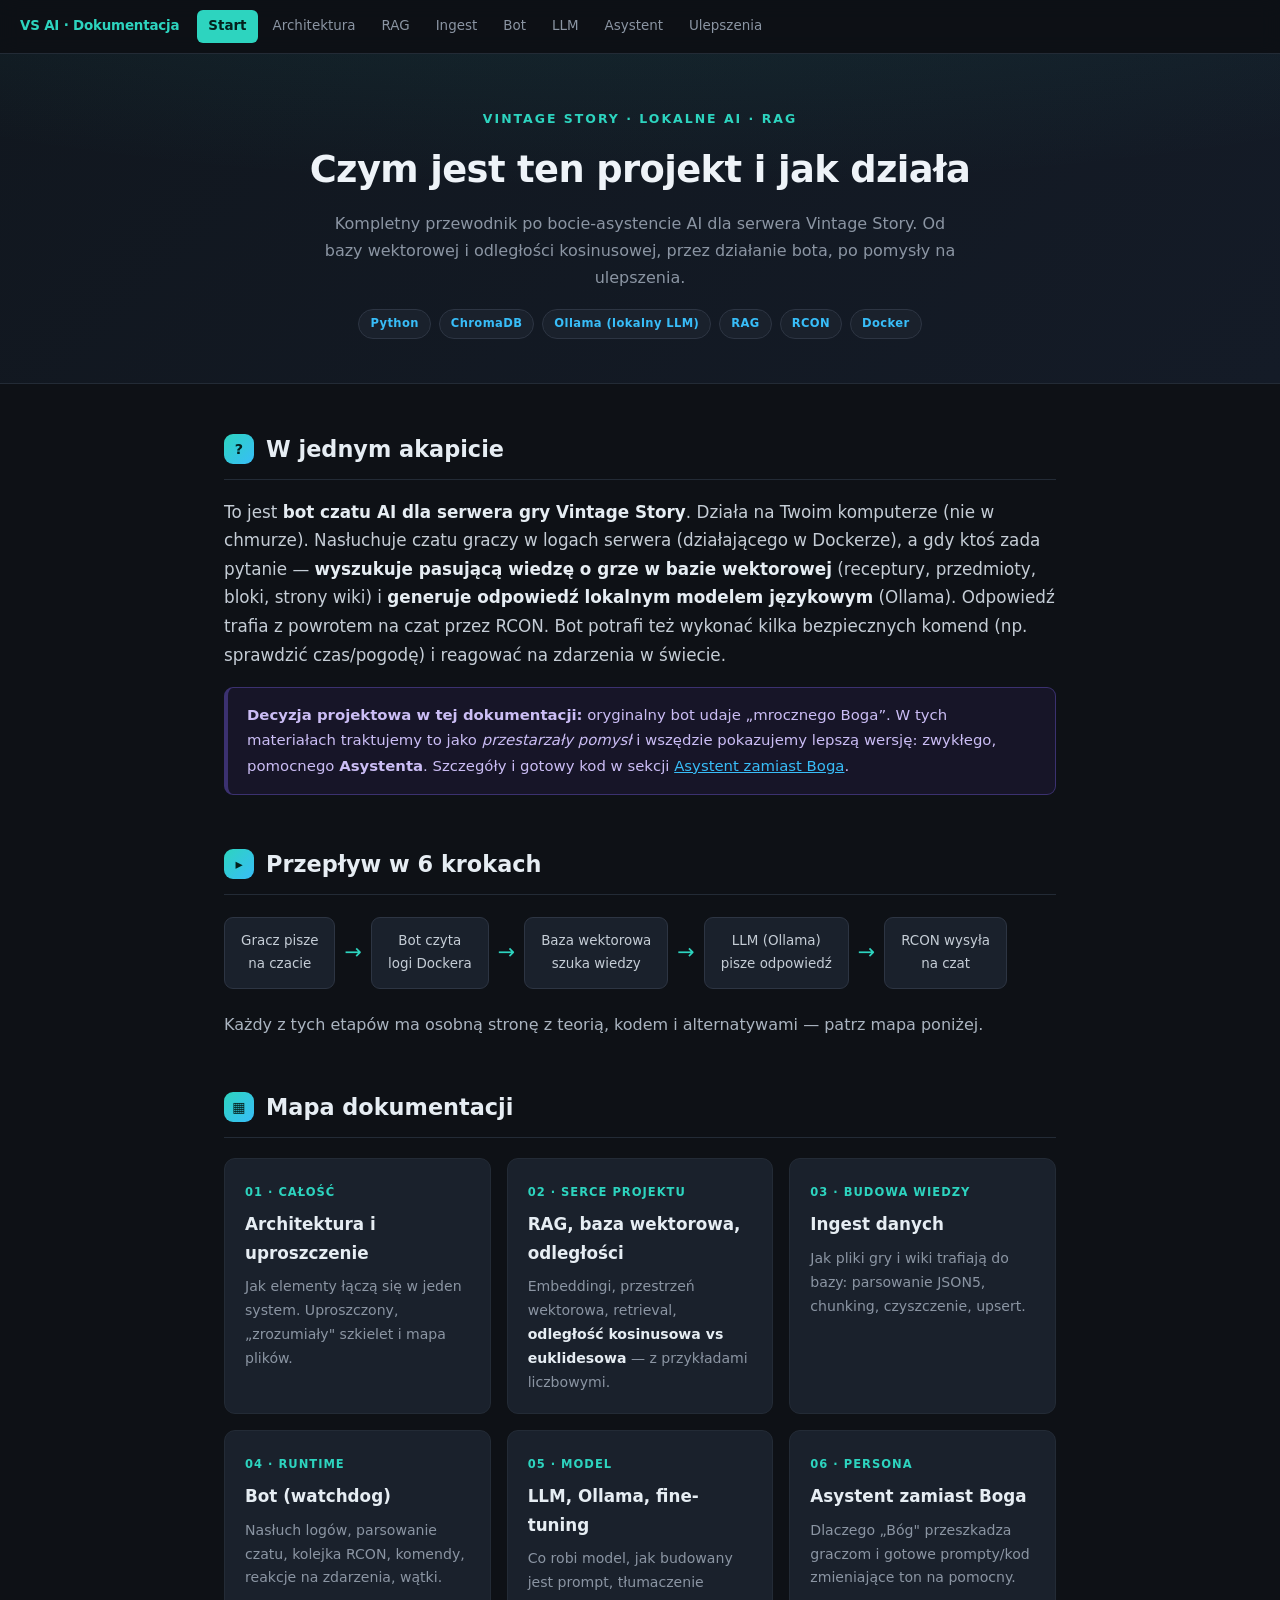
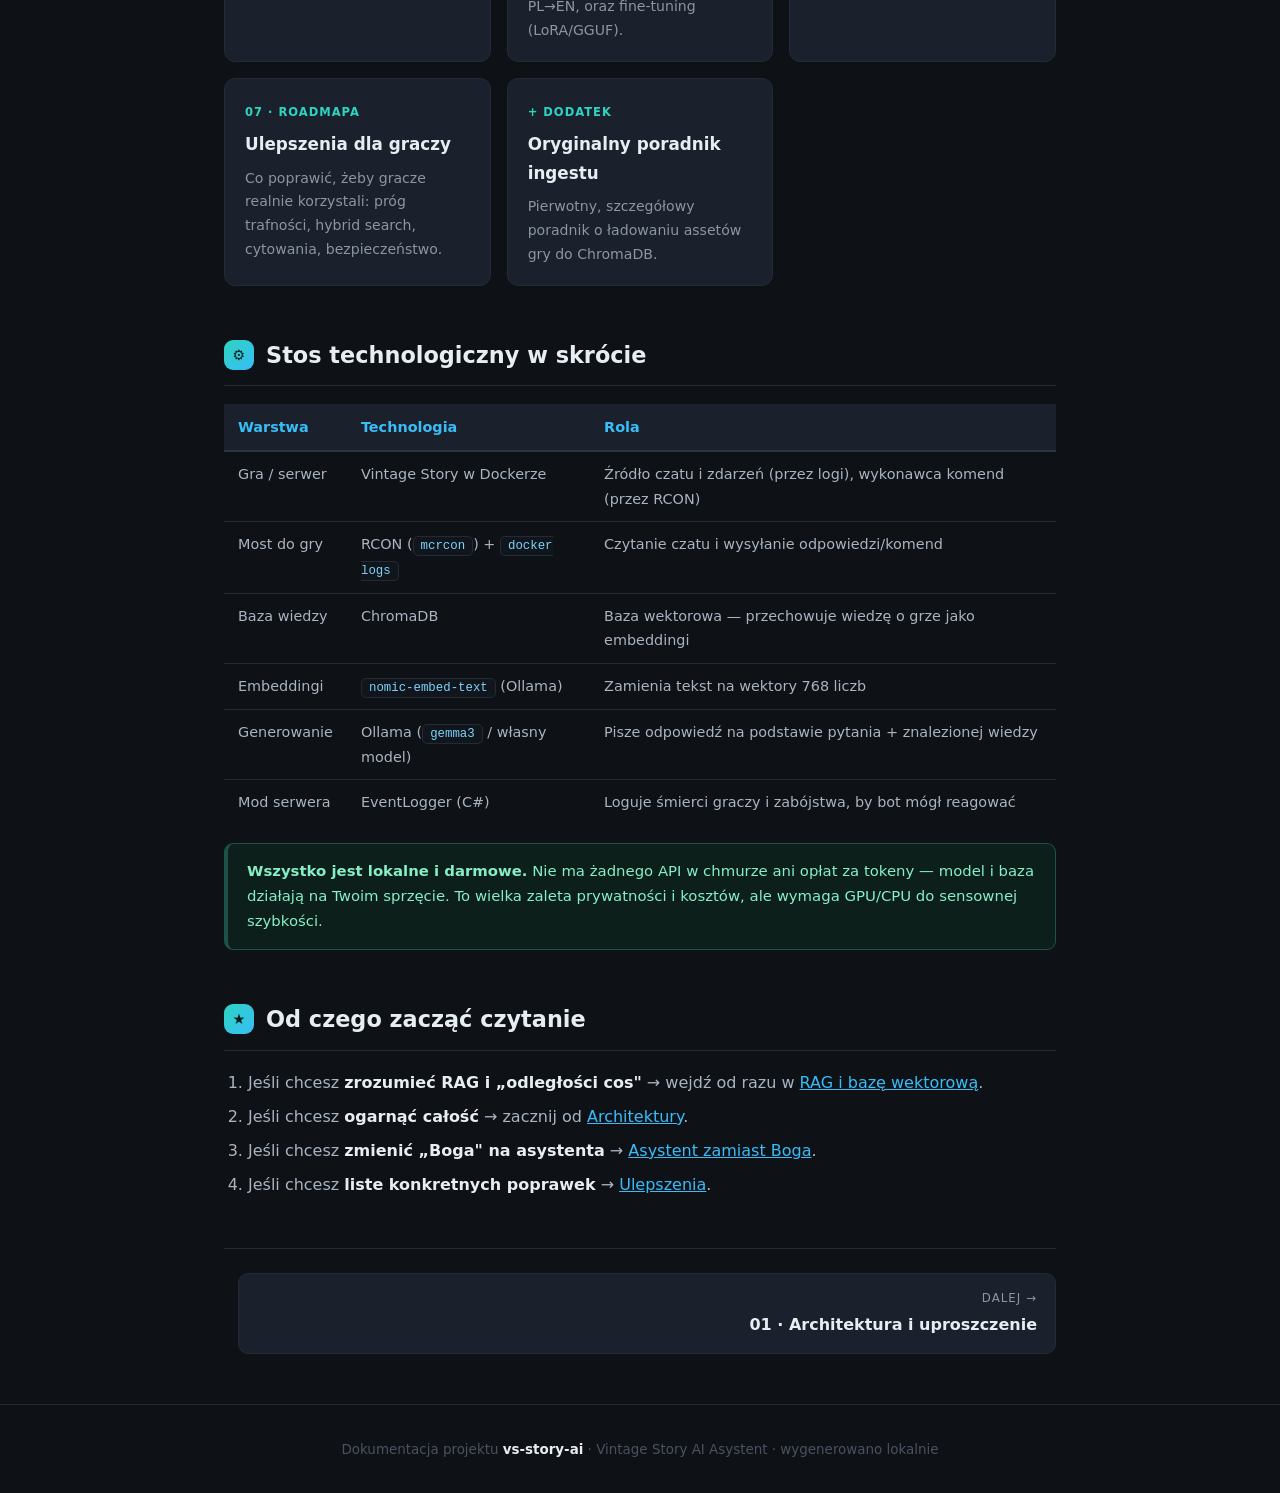
==== docs/index.html @ c2ecf318 "Add RAG relevance threshold, assistant persona, and docs - watchdog.py: add tunable RAG distance thr" ====
<!DOCTYPE html>
<html lang="pl">
<head>
<meta charset="UTF-8">
<meta name="viewport" content="width=device-width, initial-scale=1.0">
<title>Dokumentacja · VS AI Asystent</title>
<link rel="stylesheet" href="assets/style.css">
</head>
<body>

<nav class="topnav">
    <span class="brand">VS AI · Dokumentacja</span>
    <a href="index.html" class="active">Start</a>
    <a href="01-architektura.html">Architektura</a>
    <a href="02-rag.html">RAG</a>
    <a href="03-ingest.html">Ingest</a>
    <a href="04-bot.html">Bot</a>
    <a href="05-llm.html">LLM</a>
    <a href="06-asystent.html">Asystent</a>
    <a href="07-ulepszenia.html">Ulepszenia</a>
</nav>

<header class="page">
    <div class="eyebrow">Vintage Story · Lokalne AI · RAG</div>
    <h1>Czym jest ten projekt i jak działa</h1>
    <p class="sub">Kompletny przewodnik po bocie-asystencie AI dla serwera Vintage Story.
    Od bazy wektorowej i odległości kosinusowej, przez działanie bota, po pomysły na ulepszenia.</p>
    <div class="badges">
        <span class="badge">Python</span>
        <span class="badge">ChromaDB</span>
        <span class="badge">Ollama (lokalny LLM)</span>
        <span class="badge">RAG</span>
        <span class="badge">RCON</span>
        <span class="badge">Docker</span>
    </div>
</header>

<main>

    <section>
        <h2><span class="num">?</span> W jednym akapicie</h2>
        <p class="lead">
            To jest <strong>bot czatu AI dla serwera gry Vintage Story</strong>. Działa na Twoim komputerze (nie w chmurze).
            Nasłuchuje czatu graczy w logach serwera (działającego w Dockerze), a gdy ktoś zada pytanie —
            <strong>wyszukuje pasującą wiedzę o grze w bazie wektorowej</strong> (receptury, przedmioty, bloki, strony wiki)
            i <strong>generuje odpowiedź lokalnym modelem językowym</strong> (Ollama). Odpowiedź trafia z powrotem na czat przez RCON.
            Bot potrafi też wykonać kilka bezpiecznych komend (np. sprawdzić czas/pogodę) i reagować na zdarzenia w świecie.
        </p>

        <div class="box note">
            <strong>Decyzja projektowa w tej dokumentacji:</strong> oryginalny bot udaje „mrocznego Boga”.
            W tych materiałach traktujemy to jako <em>przestarzały pomysł</em> i wszędzie pokazujemy lepszą wersję:
            zwykłego, pomocnego <strong>Asystenta</strong>. Szczegóły i gotowy kod w sekcji
            <a href="06-asystent.html">Asystent zamiast Boga</a>.
        </div>
    </section>

    <section>
        <h2><span class="num">▸</span> Przepływ w 6 krokach</h2>
        <div class="flow">
            <div class="flow-step">Gracz pisze<br>na czacie</div>
            <div class="flow-arrow">→</div>
            <div class="flow-step">Bot czyta<br>logi Dockera</div>
            <div class="flow-arrow">→</div>
            <div class="flow-step">Baza wektorowa<br>szuka wiedzy</div>
            <div class="flow-arrow">→</div>
            <div class="flow-step">LLM (Ollama)<br>pisze odpowiedź</div>
            <div class="flow-arrow">→</div>
            <div class="flow-step">RCON wysyła<br>na czat</div>
        </div>
        <p>Każdy z tych etapów ma osobną stronę z teorią, kodem i alternatywami — patrz mapa poniżej.</p>
    </section>

    <section>
        <h2><span class="num">▦</span> Mapa dokumentacji</h2>
        <div class="grid cols-2">
            <a class="card" href="01-architektura.html">
                <span class="k">01 · Całość</span>
                <h3>Architektura i uproszczenie</h3>
                <p>Jak elementy łączą się w jeden system. Uproszczony, „zrozumiały" szkielet i mapa plików.</p>
            </a>
            <a class="card" href="02-rag.html">
                <span class="k">02 · Serce projektu</span>
                <h3>RAG, baza wektorowa, odległości</h3>
                <p>Embeddingi, przestrzeń wektorowa, retrieval, <strong>odległość kosinusowa vs euklidesowa</strong> — z przykładami liczbowymi.</p>
            </a>
            <a class="card" href="03-ingest.html">
                <span class="k">03 · Budowa wiedzy</span>
                <h3>Ingest danych</h3>
                <p>Jak pliki gry i wiki trafiają do bazy: parsowanie JSON5, chunking, czyszczenie, upsert.</p>
            </a>
            <a class="card" href="04-bot.html">
                <span class="k">04 · Runtime</span>
                <h3>Bot (watchdog)</h3>
                <p>Nasłuch logów, parsowanie czatu, kolejka RCON, komendy, reakcje na zdarzenia, wątki.</p>
            </a>
            <a class="card" href="05-llm.html">
                <span class="k">05 · Model</span>
                <h3>LLM, Ollama, fine-tuning</h3>
                <p>Co robi model, jak budowany jest prompt, tłumaczenie PL→EN, oraz fine-tuning (LoRA/GGUF).</p>
            </a>
            <a class="card" href="06-asystent.html">
                <span class="k">06 · Persona</span>
                <h3>Asystent zamiast Boga</h3>
                <p>Dlaczego „Bóg" przeszkadza graczom i gotowe prompty/kod zmieniające ton na pomocny.</p>
            </a>
            <a class="card" href="07-ulepszenia.html">
                <span class="k">07 · Roadmapa</span>
                <h3>Ulepszenia dla graczy</h3>
                <p>Co poprawić, żeby gracze realnie korzystali: próg trafności, hybrid search, cytowania, bezpieczeństwo.</p>
            </a>
            <a class="card" href="poradnik.html">
                <span class="k">+ Dodatek</span>
                <h3>Oryginalny poradnik ingestu</h3>
                <p>Pierwotny, szczegółowy poradnik o ładowaniu assetów gry do ChromaDB.</p>
            </a>
        </div>
    </section>

    <section>
        <h2><span class="num">⚙</span> Stos technologiczny w skrócie</h2>
        <table>
            <thead><tr><th>Warstwa</th><th>Technologia</th><th>Rola</th></tr></thead>
            <tbody>
                <tr><td>Gra / serwer</td><td>Vintage Story w Dockerze</td><td>Źródło czatu i zdarzeń (przez logi), wykonawca komend (przez RCON)</td></tr>
                <tr><td>Most do gry</td><td>RCON (<code>mcrcon</code>) + <code>docker logs</code></td><td>Czytanie czatu i wysyłanie odpowiedzi/komend</td></tr>
                <tr><td>Baza wiedzy</td><td>ChromaDB</td><td>Baza wektorowa — przechowuje wiedzę o grze jako embeddingi</td></tr>
                <tr><td>Embeddingi</td><td><code>nomic-embed-text</code> (Ollama)</td><td>Zamienia tekst na wektory 768 liczb</td></tr>
                <tr><td>Generowanie</td><td>Ollama (<code>gemma3</code> / własny model)</td><td>Pisze odpowiedź na podstawie pytania + znalezionej wiedzy</td></tr>
                <tr><td>Mod serwera</td><td>EventLogger (C#)</td><td>Loguje śmierci graczy i zabójstwa, by bot mógł reagować</td></tr>
            </tbody>
        </table>
        <div class="box tip">
            <strong>Wszystko jest lokalne i darmowe.</strong> Nie ma żadnego API w chmurze ani opłat za tokeny —
            model i baza działają na Twoim sprzęcie. To wielka zaleta prywatności i kosztów, ale wymaga GPU/CPU do sensownej szybkości.
        </div>
    </section>

    <section>
        <h2><span class="num">★</span> Od czego zacząć czytanie</h2>
        <ol>
            <li>Jeśli chcesz <strong>zrozumieć RAG i „odległości cos"</strong> → wejdź od razu w <a href="02-rag.html">RAG i bazę wektorową</a>.</li>
            <li>Jeśli chcesz <strong>ogarnąć całość</strong> → zacznij od <a href="01-architektura.html">Architektury</a>.</li>
            <li>Jeśli chcesz <strong>zmienić „Boga" na asystenta</strong> → <a href="06-asystent.html">Asystent zamiast Boga</a>.</li>
            <li>Jeśli chcesz <strong>liste konkretnych poprawek</strong> → <a href="07-ulepszenia.html">Ulepszenia</a>.</li>
        </ol>
    </section>

    <div class="pager">
        <span></span>
        <a class="next" href="01-architektura.html">
            <div class="dir">Dalej →</div>
            <div class="ttl">01 · Architektura i uproszczenie</div>
        </a>
    </div>

</main>

<footer class="page">
    Dokumentacja projektu <strong>vs-story-ai</strong> · Vintage Story AI Asystent · wygenerowano lokalnie
</footer>

</body>
</html>
---- docs/assets/style.css ----
/* ============================================================
   Wspólny styl dokumentacji vs-story-ai
   Motyw: ciemny, neutralny (asystent, nie "mroczny bóg")
   Akcent: teal / błękit zamiast purpury
   ============================================================ */

:root {
    --bg:        #0e1116;
    --bg-soft:   #161b22;
    --bg-card:   #1a212c;
    --bg-code:   #11161d;
    --border:    #232b36;
    --border-2:  #2d3543;
    --text:      #c5cdd6;
    --text-dim:  #8b95a3;
    --text-soft: #aab4c0;
    --accent:    #2dd4bf;   /* teal */
    --accent-2:  #38bdf8;   /* sky  */
    --accent-3:  #a78bfa;   /* fiolet (akcent pomocniczy) */
    --green:     #34d399;
    --amber:     #fbbf24;
    --red:       #f87171;
    --mono: 'Cascadia Code', 'JetBrains Mono', 'Fira Code', 'Consolas', monospace;
}

* { box-sizing: border-box; margin: 0; padding: 0; }

html { scroll-behavior: smooth; scroll-padding-top: 80px; }

body {
    font-family: 'Segoe UI', system-ui, -apple-system, sans-serif;
    background: var(--bg);
    color: var(--text);
    line-height: 1.7;
    -webkit-font-smoothing: antialiased;
}

/* ---------- Top nav ---------- */
.topnav {
    position: sticky;
    top: 0;
    z-index: 50;
    background: rgba(14, 17, 22, 0.85);
    backdrop-filter: blur(10px);
    border-bottom: 1px solid var(--border);
    display: flex;
    align-items: center;
    gap: 4px;
    padding: 10px 20px;
    flex-wrap: wrap;
    font-size: 0.84rem;
}
.topnav .brand {
    font-weight: 700;
    color: var(--accent);
    margin-right: 14px;
    white-space: nowrap;
    letter-spacing: -0.2px;
}
.topnav a {
    color: var(--text-dim);
    text-decoration: none;
    padding: 5px 11px;
    border-radius: 6px;
    white-space: nowrap;
    transition: background .15s, color .15s;
}
.topnav a:hover { background: var(--bg-card); color: var(--text); }
.topnav a.active { background: var(--accent); color: #04201c; font-weight: 600; }

/* ---------- Header ---------- */
header.page {
    background:
        radial-gradient(1200px 300px at 50% -50%, rgba(45,212,191,.12), transparent),
        linear-gradient(135deg, #11171f 0%, #141b27 100%);
    border-bottom: 1px solid var(--border);
    padding: 54px 24px 44px;
    text-align: center;
}
header.page .eyebrow {
    color: var(--accent);
    font-size: 0.78rem;
    font-weight: 700;
    letter-spacing: 2px;
    text-transform: uppercase;
}
header.page h1 {
    font-size: 2.3rem;
    color: #eef3f8;
    letter-spacing: -0.6px;
    margin: 10px 0 8px;
}
header.page p.sub {
    color: var(--text-dim);
    max-width: 640px;
    margin: 0 auto;
    font-size: 1rem;
}
.badges { margin-top: 18px; display: flex; gap: 8px; justify-content: center; flex-wrap: wrap; }
.badge {
    display: inline-block;
    background: var(--bg-card);
    border: 1px solid var(--border-2);
    color: var(--accent-2);
    font-size: 0.72rem;
    padding: 4px 11px;
    border-radius: 20px;
    font-weight: 600;
    letter-spacing: 0.4px;
}

/* ---------- Layout ---------- */
main {
    max-width: 880px;
    margin: 0 auto;
    padding: 46px 24px 30px;
}

section { margin-bottom: 50px; scroll-margin-top: 80px; }

h2 {
    font-size: 1.4rem;
    color: #e6edf3;
    margin-bottom: 18px;
    padding-bottom: 11px;
    border-bottom: 1px solid var(--border);
    display: flex;
    align-items: center;
    gap: 12px;
}
h2 .num {
    background: linear-gradient(135deg, var(--accent), var(--accent-2));
    color: #04201c;
    width: 30px; height: 30px;
    border-radius: 9px;
    display: inline-flex;
    align-items: center;
    justify-content: center;
    font-size: 0.9rem;
    font-weight: 800;
    flex-shrink: 0;
}
h3 { font-size: 1.08rem; color: var(--accent-2); margin: 26px 0 10px; }
h4 { font-size: 0.96rem; color: var(--accent-3); margin: 18px 0 8px; }

p { margin-bottom: 14px; color: var(--text-soft); }
ul, ol { padding-left: 24px; margin-bottom: 14px; color: var(--text-soft); }
li { margin-bottom: 7px; }
strong { color: #e6edf3; }
a { color: var(--accent-2); }

.lead { font-size: 1.05rem; color: var(--text); }

/* ---------- Code ---------- */
code {
    font-family: var(--mono);
    background: var(--bg-code);
    color: #7dd3fc;
    padding: 2px 7px;
    border-radius: 5px;
    font-size: 0.86em;
    border: 1px solid var(--border);
}
pre {
    background: var(--bg-code);
    border: 1px solid var(--border);
    border-left: 3px solid var(--accent);
    border-radius: 9px;
    padding: 18px 20px;
    overflow-x: auto;
    margin: 16px 0;
    font-size: 0.85rem;
    line-height: 1.65;
}
pre code { background: none; border: none; color: #aeb9c7; padding: 0; font-size: 1em; }
.comment { color: #5d6b7a; font-style: italic; }
.keyword { color: #c792ea; }
.string  { color: #c3e88d; }
.number  { color: #f78c6c; }
.func    { color: #82aaff; }
.builtin { color: #ffcb6b; }

/* ---------- Callout boxes ---------- */
.box { border-radius: 9px; padding: 15px 19px; margin: 18px 0; font-size: 0.93rem; border: 1px solid; border-left-width: 4px; }
.box strong { color: inherit; }
.box.info    { background: #0e1d2b; border-color: #1d4e6b; color: #9fd6f5; }
.box.tip     { background: #0c1f1a; border-color: #1c5247; color: #86efc7; }
.box.warn    { background: #211a0c; border-color: #6b531d; color: #fcd9a0; }
.box.danger  { background: #251215; border-color: #6b2230; color: #f7a8b0; }
.box.note    { background: #171528; border-color: #3b3170; color: #cbbdf5; }

/* ---------- Tables ---------- */
table { width: 100%; border-collapse: collapse; margin: 18px 0; font-size: 0.9rem; }
th {
    background: var(--bg-card);
    color: var(--accent-2);
    padding: 11px 14px;
    text-align: left;
    font-weight: 600;
    border-bottom: 2px solid var(--border-2);
}
td { padding: 10px 14px; border-bottom: 1px solid var(--border); color: var(--text-soft); vertical-align: top; }
tr:last-child td { border-bottom: none; }
tbody tr:hover td { background: var(--bg-soft); }

/* ---------- Cards grid (for index + alternatives) ---------- */
.grid { display: grid; gap: 16px; margin: 20px 0; }
.grid.cols-2 { grid-template-columns: repeat(auto-fit, minmax(260px, 1fr)); }
.grid.cols-3 { grid-template-columns: repeat(auto-fit, minmax(210px, 1fr)); }

.card {
    background: var(--bg-card);
    border: 1px solid var(--border);
    border-radius: 11px;
    padding: 18px 20px;
    transition: border-color .15s, transform .15s;
    text-decoration: none;
    display: block;
    color: inherit;
}
a.card:hover { border-color: var(--accent); transform: translateY(-2px); }
.card .k { font-size: 0.72rem; color: var(--accent); font-weight: 700; letter-spacing: 1px; text-transform: uppercase; }
.card h3 { margin: 6px 0 8px; color: #e6edf3; font-size: 1.05rem; }
.card p { font-size: 0.88rem; color: var(--text-dim); margin: 0; }

/* ---------- Flow diagram ---------- */
.flow { display: flex; align-items: stretch; gap: 0; flex-wrap: wrap; margin: 22px 0; }
.flow-step {
    background: var(--bg-card);
    border: 1px solid var(--border-2);
    border-radius: 9px;
    padding: 12px 16px;
    font-size: 0.84rem;
    color: var(--text);
    text-align: center;
    min-width: 110px;
    display: flex; align-items: center; justify-content: center;
}
.flow-arrow { color: var(--accent); font-size: 1.3rem; padding: 0 9px; display: flex; align-items: center; }

/* ---------- Comparison: before / after ---------- */
.cmp { display: grid; grid-template-columns: 1fr 1fr; gap: 14px; margin: 18px 0; }
.cmp > div { border-radius: 9px; padding: 16px 18px; border: 1px solid; }
.cmp .before { background: #1c1517; border-color: #5a2730; }
.cmp .after  { background: #101e19; border-color: #1c5247; }
.cmp h4 { margin: 0 0 8px; }
.cmp .before h4 { color: var(--red); }
.cmp .after h4 { color: var(--green); }

/* ---------- Pills / tags ---------- */
.pill { display:inline-block; background: var(--bg-code); border:1px solid var(--border); color:#7dd3fc; font-size:.76rem; padding:2px 9px; border-radius:20px; font-family: var(--mono); }
.pill.green { color: var(--green); border-color:#1c5247; }
.pill.amber { color: var(--amber); border-color:#6b531d; }
.pill.red   { color: var(--red);   border-color:#6b2230; }

/* ---------- Prev/Next footer nav ---------- */
.pager { display:flex; justify-content:space-between; gap:14px; margin-top: 40px; border-top:1px solid var(--border); padding-top: 24px; }
.pager a { flex:1; background:var(--bg-card); border:1px solid var(--border); border-radius:10px; padding:14px 18px; text-decoration:none; color:var(--text); transition:border-color .15s; }
.pager a:hover { border-color: var(--accent); }
.pager a.next { text-align:right; }
.pager .dir { font-size:.74rem; color:var(--text-dim); text-transform:uppercase; letter-spacing:1px; }
.pager .ttl { color:#e6edf3; font-weight:600; margin-top:3px; }

/* ---------- Misc ---------- */
.kvs { list-style:none; padding:0; }
.kvs li { display:flex; gap:10px; padding:7px 0; border-bottom:1px dashed var(--border); }
.kvs li b { color:var(--accent-2); min-width:160px; flex-shrink:0; font-weight:600; }

.svg-wrap { background: var(--bg-card); border:1px solid var(--border); border-radius:11px; padding:18px; margin:20px 0; overflow-x:auto; }
.svg-wrap .cap { text-align:center; color:var(--text-dim); font-size:.82rem; margin-top:10px; }

.toc { background:var(--bg-soft); border:1px solid var(--border); border-radius:10px; padding:16px 20px; margin:22px 0; }
.toc strong { color:var(--accent); font-size:.8rem; letter-spacing:1px; text-transform:uppercase; }
.toc ol { margin:10px 0 0; }
.toc a { text-decoration:none; }
.toc a:hover { text-decoration:underline; }

footer.page { text-align:center; padding:34px 24px; color:#4a5260; font-size:.84rem; border-top:1px solid var(--border); margin-top: 20px; }
footer.page a { color: var(--text-dim); }

@media (max-width: 640px) {
    .cmp { grid-template-columns: 1fr; }
    header.page h1 { font-size: 1.7rem; }
    .kvs li { flex-direction: column; gap: 2px; }
}
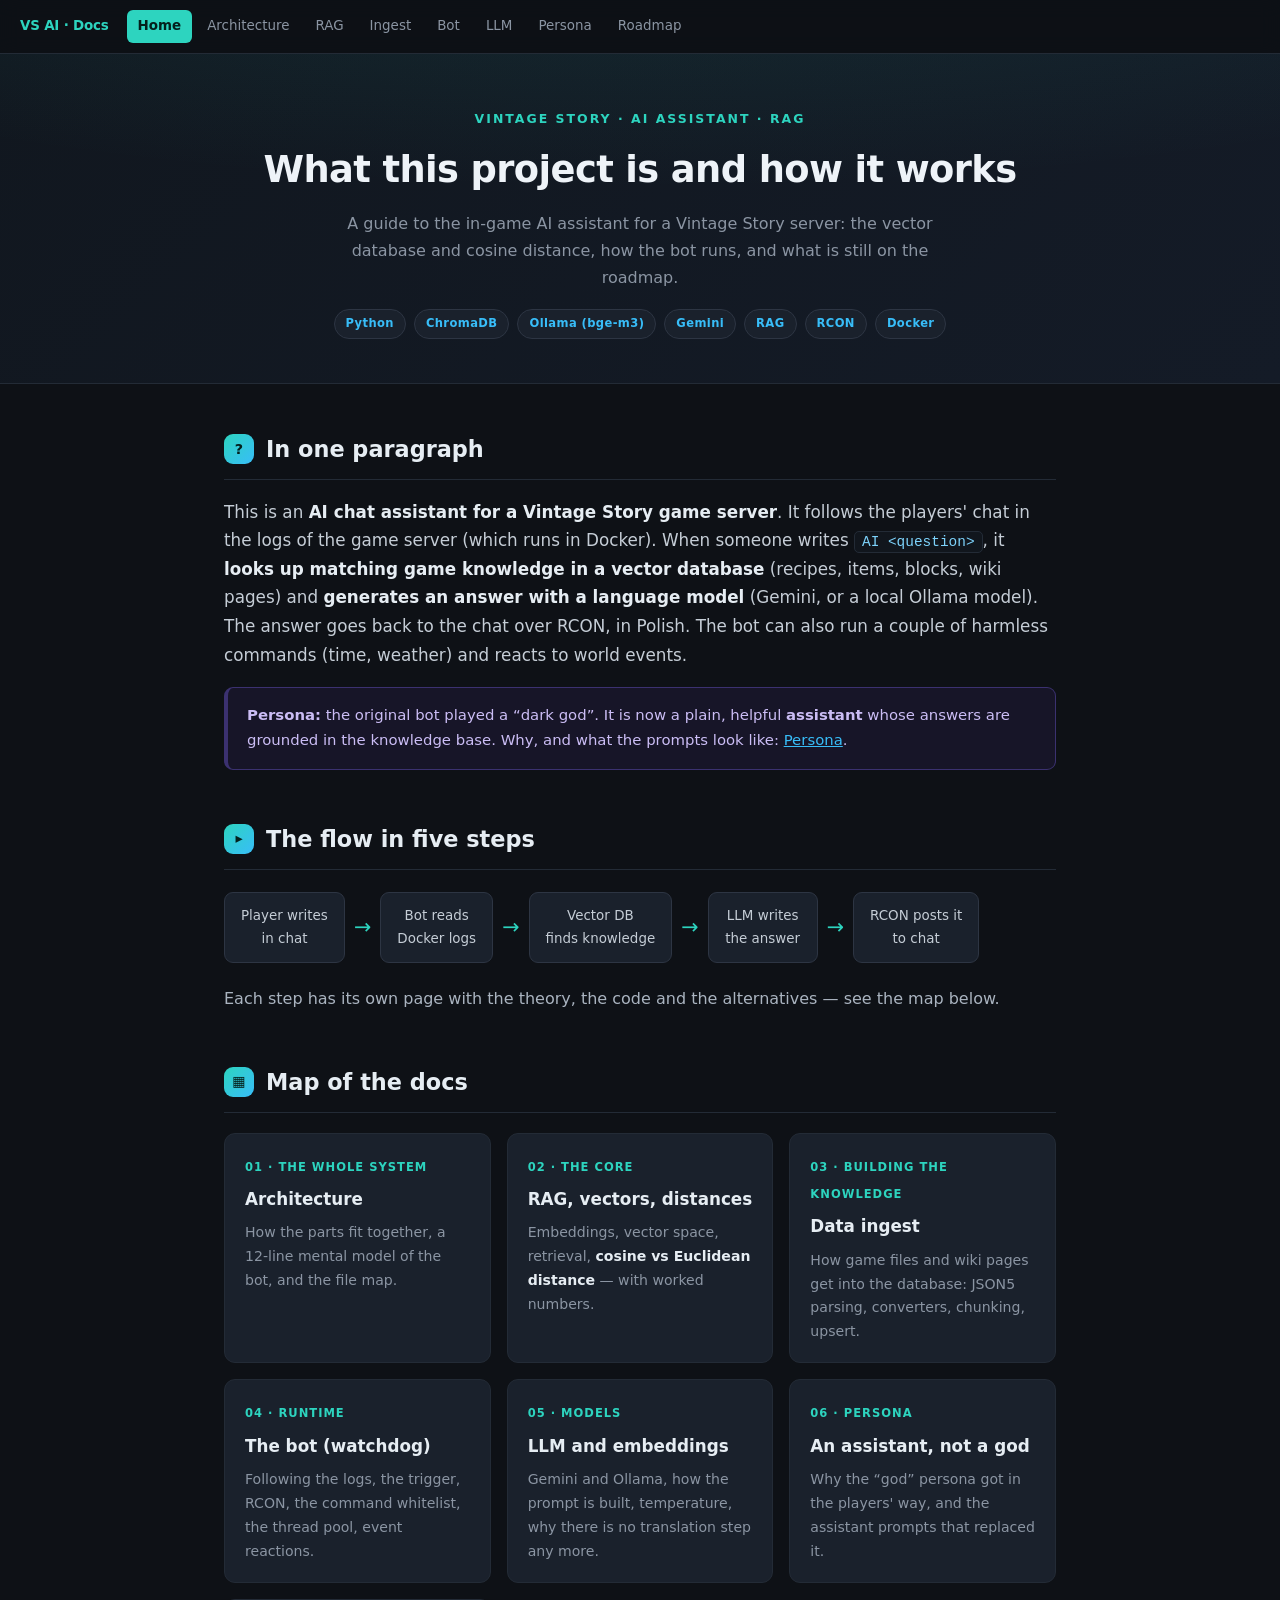
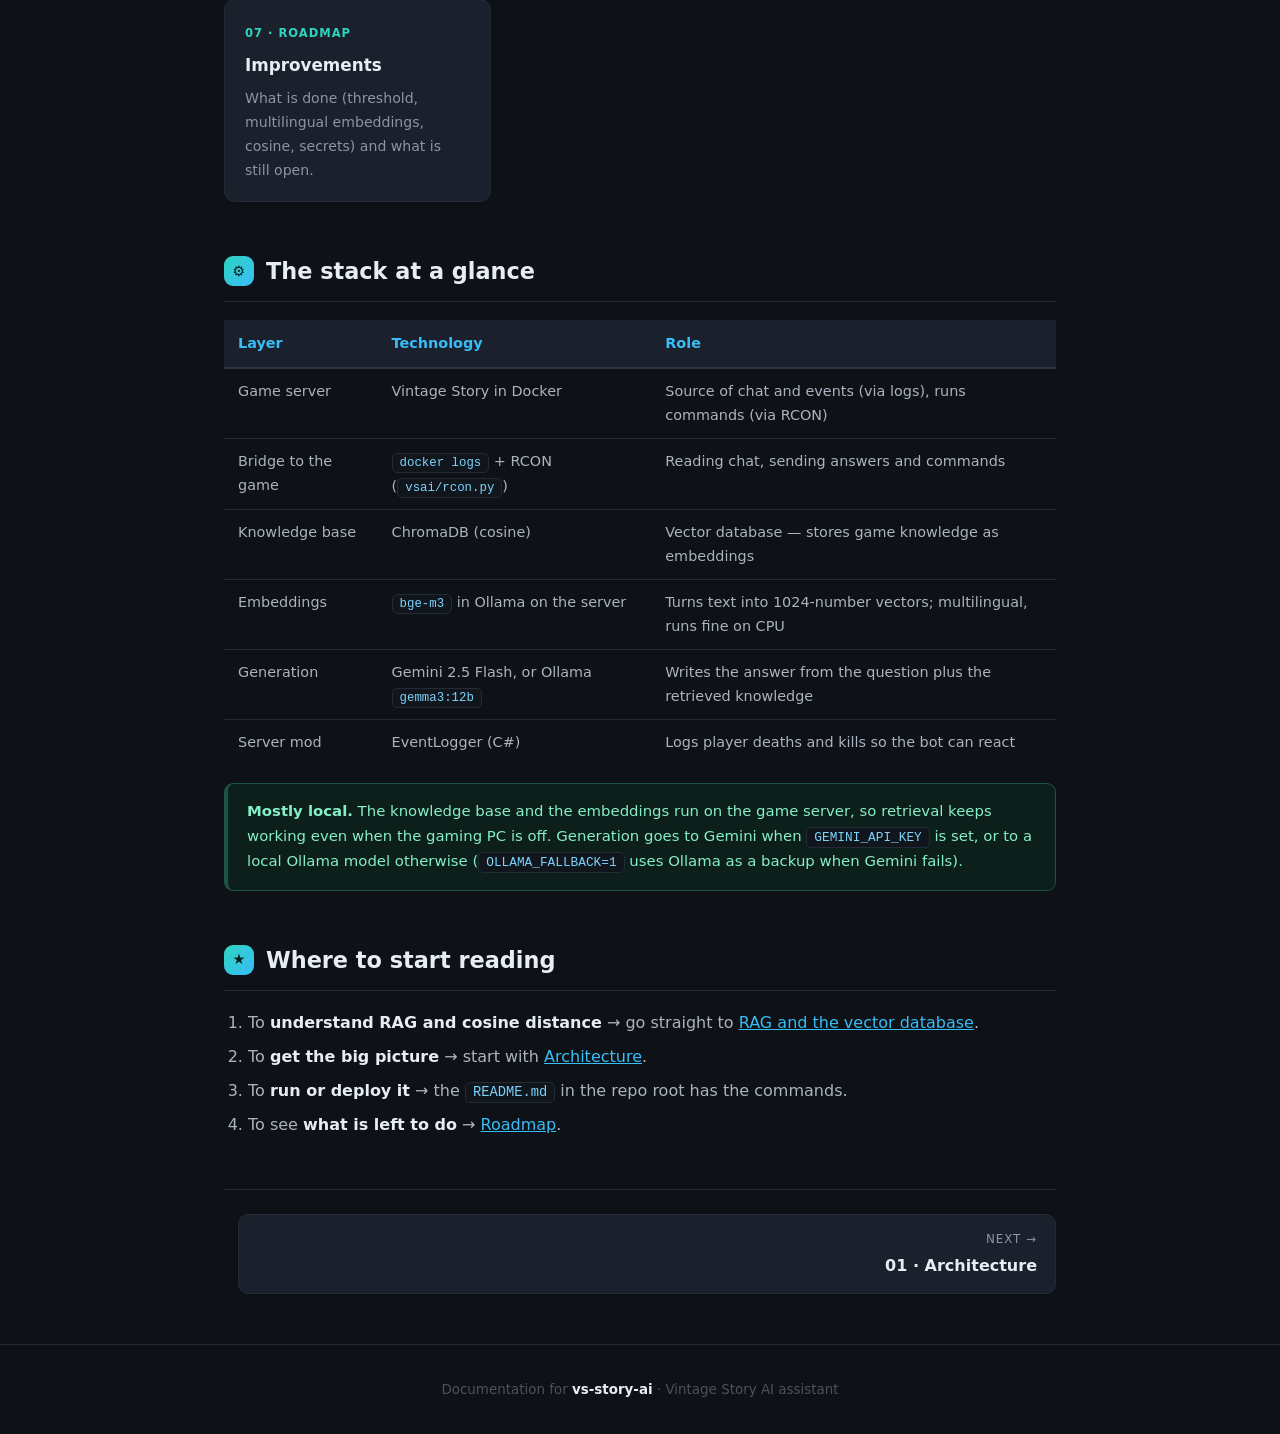
==== commit 418dcd5c: "Translate docs to English and update them to the current code The HTML write-up in docs/ was in Poli" ====
--- a/docs/index.html
+++ b/docs/index.html
@@ -1,34 +1,35 @@
 <!DOCTYPE html>
-<html lang="pl">
+<html lang="en">
 <head>
 <meta charset="UTF-8">
 <meta name="viewport" content="width=device-width, initial-scale=1.0">
-<title>Dokumentacja · VS AI Asystent</title>
+<title>Docs · VS AI Assistant</title>
 <link rel="stylesheet" href="assets/style.css">
 </head>
 <body>
 
 <nav class="topnav">
-    <span class="brand">VS AI · Dokumentacja</span>
-    <a href="index.html" class="active">Start</a>
-    <a href="01-architektura.html">Architektura</a>
+    <span class="brand">VS AI · Docs</span>
+    <a href="index.html" class="active">Home</a>
+    <a href="01-architecture.html">Architecture</a>
     <a href="02-rag.html">RAG</a>
     <a href="03-ingest.html">Ingest</a>
     <a href="04-bot.html">Bot</a>
     <a href="05-llm.html">LLM</a>
-    <a href="06-asystent.html">Asystent</a>
-    <a href="07-ulepszenia.html">Ulepszenia</a>
+    <a href="06-persona.html">Persona</a>
+    <a href="07-roadmap.html">Roadmap</a>
 </nav>
 
 <header class="page">
-    <div class="eyebrow">Vintage Story · Lokalne AI · RAG</div>
-    <h1>Czym jest ten projekt i jak działa</h1>
-    <p class="sub">Kompletny przewodnik po bocie-asystencie AI dla serwera Vintage Story.
-    Od bazy wektorowej i odległości kosinusowej, przez działanie bota, po pomysły na ulepszenia.</p>
+    <div class="eyebrow">Vintage Story · AI assistant · RAG</div>
+    <h1>What this project is and how it works</h1>
+    <p class="sub">A guide to the in-game AI assistant for a Vintage Story server:
+    the vector database and cosine distance, how the bot runs, and what is still on the roadmap.</p>
     <div class="badges">
         <span class="badge">Python</span>
         <span class="badge">ChromaDB</span>
-        <span class="badge">Ollama (lokalny LLM)</span>
+        <span class="badge">Ollama (bge-m3)</span>
+        <span class="badge">Gemini</span>
         <span class="badge">RAG</span>
         <span class="badge">RCON</span>
         <span class="badge">Docker</span>
@@ -38,126 +39,122 @@
 <main>
 
     <section>
-        <h2><span class="num">?</span> W jednym akapicie</h2>
+        <h2><span class="num">?</span> In one paragraph</h2>
         <p class="lead">
-            To jest <strong>bot czatu AI dla serwera gry Vintage Story</strong>. Działa na Twoim komputerze (nie w chmurze).
-            Nasłuchuje czatu graczy w logach serwera (działającego w Dockerze), a gdy ktoś zada pytanie —
-            <strong>wyszukuje pasującą wiedzę o grze w bazie wektorowej</strong> (receptury, przedmioty, bloki, strony wiki)
-            i <strong>generuje odpowiedź lokalnym modelem językowym</strong> (Ollama). Odpowiedź trafia z powrotem na czat przez RCON.
-            Bot potrafi też wykonać kilka bezpiecznych komend (np. sprawdzić czas/pogodę) i reagować na zdarzenia w świecie.
+            This is an <strong>AI chat assistant for a Vintage Story game server</strong>.
+            It follows the players' chat in the logs of the game server (which runs in Docker). When someone writes
+            <code>AI &lt;question&gt;</code>, it <strong>looks up matching game knowledge in a vector database</strong>
+            (recipes, items, blocks, wiki pages) and <strong>generates an answer with a language model</strong>
+            (Gemini, or a local Ollama model). The answer goes back to the chat over RCON, in Polish.
+            The bot can also run a couple of harmless commands (time, weather) and reacts to world events.
         </p>
 
         <div class="box note">
-            <strong>Decyzja projektowa w tej dokumentacji:</strong> oryginalny bot udaje „mrocznego Boga”.
-            W tych materiałach traktujemy to jako <em>przestarzały pomysł</em> i wszędzie pokazujemy lepszą wersję:
-            zwykłego, pomocnego <strong>Asystenta</strong>. Szczegóły i gotowy kod w sekcji
-            <a href="06-asystent.html">Asystent zamiast Boga</a>.
+            <strong>Persona:</strong> the original bot played a “dark god”. It is now a plain, helpful
+            <strong>assistant</strong> whose answers are grounded in the knowledge base. Why, and what the prompts look like:
+            <a href="06-persona.html">Persona</a>.
         </div>
     </section>
 
     <section>
-        <h2><span class="num">▸</span> Przepływ w 6 krokach</h2>
+        <h2><span class="num">▸</span> The flow in five steps</h2>
         <div class="flow">
-            <div class="flow-step">Gracz pisze<br>na czacie</div>
+            <div class="flow-step">Player writes<br>in chat</div>
             <div class="flow-arrow">→</div>
-            <div class="flow-step">Bot czyta<br>logi Dockera</div>
+            <div class="flow-step">Bot reads<br>Docker logs</div>
             <div class="flow-arrow">→</div>
-            <div class="flow-step">Baza wektorowa<br>szuka wiedzy</div>
+            <div class="flow-step">Vector DB<br>finds knowledge</div>
             <div class="flow-arrow">→</div>
-            <div class="flow-step">LLM (Ollama)<br>pisze odpowiedź</div>
+            <div class="flow-step">LLM writes<br>the answer</div>
             <div class="flow-arrow">→</div>
-            <div class="flow-step">RCON wysyła<br>na czat</div>
+            <div class="flow-step">RCON posts it<br>to chat</div>
         </div>
-        <p>Każdy z tych etapów ma osobną stronę z teorią, kodem i alternatywami — patrz mapa poniżej.</p>
+        <p>Each step has its own page with the theory, the code and the alternatives — see the map below.</p>
     </section>
 
     <section>
-        <h2><span class="num">▦</span> Mapa dokumentacji</h2>
+        <h2><span class="num">▦</span> Map of the docs</h2>
         <div class="grid cols-2">
-            <a class="card" href="01-architektura.html">
-                <span class="k">01 · Całość</span>
-                <h3>Architektura i uproszczenie</h3>
-                <p>Jak elementy łączą się w jeden system. Uproszczony, „zrozumiały" szkielet i mapa plików.</p>
+            <a class="card" href="01-architecture.html">
+                <span class="k">01 · The whole system</span>
+                <h3>Architecture</h3>
+                <p>How the parts fit together, a 12-line mental model of the bot, and the file map.</p>
             </a>
             <a class="card" href="02-rag.html">
-                <span class="k">02 · Serce projektu</span>
-                <h3>RAG, baza wektorowa, odległości</h3>
-                <p>Embeddingi, przestrzeń wektorowa, retrieval, <strong>odległość kosinusowa vs euklidesowa</strong> — z przykładami liczbowymi.</p>
+                <span class="k">02 · The core</span>
+                <h3>RAG, vectors, distances</h3>
+                <p>Embeddings, vector space, retrieval, <strong>cosine vs Euclidean distance</strong> — with worked numbers.</p>
             </a>
             <a class="card" href="03-ingest.html">
-                <span class="k">03 · Budowa wiedzy</span>
-                <h3>Ingest danych</h3>
-                <p>Jak pliki gry i wiki trafiają do bazy: parsowanie JSON5, chunking, czyszczenie, upsert.</p>
+                <span class="k">03 · Building the knowledge</span>
+                <h3>Data ingest</h3>
+                <p>How game files and wiki pages get into the database: JSON5 parsing, converters, chunking, upsert.</p>
             </a>
             <a class="card" href="04-bot.html">
                 <span class="k">04 · Runtime</span>
-                <h3>Bot (watchdog)</h3>
-                <p>Nasłuch logów, parsowanie czatu, kolejka RCON, komendy, reakcje na zdarzenia, wątki.</p>
+                <h3>The bot (watchdog)</h3>
+                <p>Following the logs, the trigger, RCON, the command whitelist, the thread pool, event reactions.</p>
             </a>
             <a class="card" href="05-llm.html">
-                <span class="k">05 · Model</span>
-                <h3>LLM, Ollama, fine-tuning</h3>
-                <p>Co robi model, jak budowany jest prompt, tłumaczenie PL→EN, oraz fine-tuning (LoRA/GGUF).</p>
+                <span class="k">05 · Models</span>
+                <h3>LLM and embeddings</h3>
+                <p>Gemini and Ollama, how the prompt is built, temperature, why there is no translation step any more.</p>
             </a>
-            <a class="card" href="06-asystent.html">
+            <a class="card" href="06-persona.html">
                 <span class="k">06 · Persona</span>
-                <h3>Asystent zamiast Boga</h3>
-                <p>Dlaczego „Bóg" przeszkadza graczom i gotowe prompty/kod zmieniające ton na pomocny.</p>
+                <h3>An assistant, not a god</h3>
+                <p>Why the “god” persona got in the players' way, and the assistant prompts that replaced it.</p>
             </a>
-            <a class="card" href="07-ulepszenia.html">
-                <span class="k">07 · Roadmapa</span>
-                <h3>Ulepszenia dla graczy</h3>
-                <p>Co poprawić, żeby gracze realnie korzystali: próg trafności, hybrid search, cytowania, bezpieczeństwo.</p>
-            </a>
-            <a class="card" href="poradnik.html">
-                <span class="k">+ Dodatek</span>
-                <h3>Oryginalny poradnik ingestu</h3>
-                <p>Pierwotny, szczegółowy poradnik o ładowaniu assetów gry do ChromaDB.</p>
+            <a class="card" href="07-roadmap.html">
+                <span class="k">07 · Roadmap</span>
+                <h3>Improvements</h3>
+                <p>What is done (threshold, multilingual embeddings, cosine, secrets) and what is still open.</p>
             </a>
         </div>
     </section>
 
     <section>
-        <h2><span class="num">⚙</span> Stos technologiczny w skrócie</h2>
+        <h2><span class="num">⚙</span> The stack at a glance</h2>
         <table>
-            <thead><tr><th>Warstwa</th><th>Technologia</th><th>Rola</th></tr></thead>
+            <thead><tr><th>Layer</th><th>Technology</th><th>Role</th></tr></thead>
             <tbody>
-                <tr><td>Gra / serwer</td><td>Vintage Story w Dockerze</td><td>Źródło czatu i zdarzeń (przez logi), wykonawca komend (przez RCON)</td></tr>
-                <tr><td>Most do gry</td><td>RCON (<code>mcrcon</code>) + <code>docker logs</code></td><td>Czytanie czatu i wysyłanie odpowiedzi/komend</td></tr>
-                <tr><td>Baza wiedzy</td><td>ChromaDB</td><td>Baza wektorowa — przechowuje wiedzę o grze jako embeddingi</td></tr>
-                <tr><td>Embeddingi</td><td><code>nomic-embed-text</code> (Ollama)</td><td>Zamienia tekst na wektory 768 liczb</td></tr>
-                <tr><td>Generowanie</td><td>Ollama (<code>gemma3</code> / własny model)</td><td>Pisze odpowiedź na podstawie pytania + znalezionej wiedzy</td></tr>
-                <tr><td>Mod serwera</td><td>EventLogger (C#)</td><td>Loguje śmierci graczy i zabójstwa, by bot mógł reagować</td></tr>
+                <tr><td>Game server</td><td>Vintage Story in Docker</td><td>Source of chat and events (via logs), runs commands (via RCON)</td></tr>
+                <tr><td>Bridge to the game</td><td><code>docker logs</code> + RCON (<code>vsai/rcon.py</code>)</td><td>Reading chat, sending answers and commands</td></tr>
+                <tr><td>Knowledge base</td><td>ChromaDB (cosine)</td><td>Vector database — stores game knowledge as embeddings</td></tr>
+                <tr><td>Embeddings</td><td><code>bge-m3</code> in Ollama on the server</td><td>Turns text into 1024-number vectors; multilingual, runs fine on CPU</td></tr>
+                <tr><td>Generation</td><td>Gemini 2.5 Flash, or Ollama <code>gemma3:12b</code></td><td>Writes the answer from the question plus the retrieved knowledge</td></tr>
+                <tr><td>Server mod</td><td>EventLogger (C#)</td><td>Logs player deaths and kills so the bot can react</td></tr>
             </tbody>
         </table>
         <div class="box tip">
-            <strong>Wszystko jest lokalne i darmowe.</strong> Nie ma żadnego API w chmurze ani opłat za tokeny —
-            model i baza działają na Twoim sprzęcie. To wielka zaleta prywatności i kosztów, ale wymaga GPU/CPU do sensownej szybkości.
+            <strong>Mostly local.</strong> The knowledge base and the embeddings run on the game server, so retrieval keeps working
+            even when the gaming PC is off. Generation goes to Gemini when <code>GEMINI_API_KEY</code> is set, or to a local
+            Ollama model otherwise (<code>OLLAMA_FALLBACK=1</code> uses Ollama as a backup when Gemini fails).
         </div>
     </section>
 
     <section>
-        <h2><span class="num">★</span> Od czego zacząć czytanie</h2>
+        <h2><span class="num">★</span> Where to start reading</h2>
         <ol>
-            <li>Jeśli chcesz <strong>zrozumieć RAG i „odległości cos"</strong> → wejdź od razu w <a href="02-rag.html">RAG i bazę wektorową</a>.</li>
-            <li>Jeśli chcesz <strong>ogarnąć całość</strong> → zacznij od <a href="01-architektura.html">Architektury</a>.</li>
-            <li>Jeśli chcesz <strong>zmienić „Boga" na asystenta</strong> → <a href="06-asystent.html">Asystent zamiast Boga</a>.</li>
-            <li>Jeśli chcesz <strong>liste konkretnych poprawek</strong> → <a href="07-ulepszenia.html">Ulepszenia</a>.</li>
+            <li>To <strong>understand RAG and cosine distance</strong> → go straight to <a href="02-rag.html">RAG and the vector database</a>.</li>
+            <li>To <strong>get the big picture</strong> → start with <a href="01-architecture.html">Architecture</a>.</li>
+            <li>To <strong>run or deploy it</strong> → the <code>README.md</code> in the repo root has the commands.</li>
+            <li>To see <strong>what is left to do</strong> → <a href="07-roadmap.html">Roadmap</a>.</li>
         </ol>
     </section>
 
     <div class="pager">
         <span></span>
-        <a class="next" href="01-architektura.html">
-            <div class="dir">Dalej →</div>
-            <div class="ttl">01 · Architektura i uproszczenie</div>
+        <a class="next" href="01-architecture.html">
+            <div class="dir">Next →</div>
+            <div class="ttl">01 · Architecture</div>
         </a>
     </div>
 
 </main>
 
 <footer class="page">
-    Dokumentacja projektu <strong>vs-story-ai</strong> · Vintage Story AI Asystent · wygenerowano lokalnie
+    Documentation for <strong>vs-story-ai</strong> · Vintage Story AI assistant
 </footer>
 
 </body>
--- a/docs/assets/style.css
+++ b/docs/assets/style.css
@@ -1,7 +1,7 @@
 /* ============================================================
-   Wspólny styl dokumentacji vs-story-ai
-   Motyw: ciemny, neutralny (asystent, nie "mroczny bóg")
-   Akcent: teal / błękit zamiast purpury
+   Shared stylesheet for the vs-story-ai docs
+   Theme: dark, neutral (an assistant, not a "dark god")
+   Accent: teal / sky instead of purple
    ============================================================ */
 
 :root {
@@ -16,7 +16,7 @@
     --text-soft: #aab4c0;
     --accent:    #2dd4bf;   /* teal */
     --accent-2:  #38bdf8;   /* sky  */
-    --accent-3:  #a78bfa;   /* fiolet (akcent pomocniczy) */
+    --accent-3:  #a78bfa;   /* violet (secondary accent) */
     --green:     #34d399;
     --amber:     #fbbf24;
     --red:       #f87171;
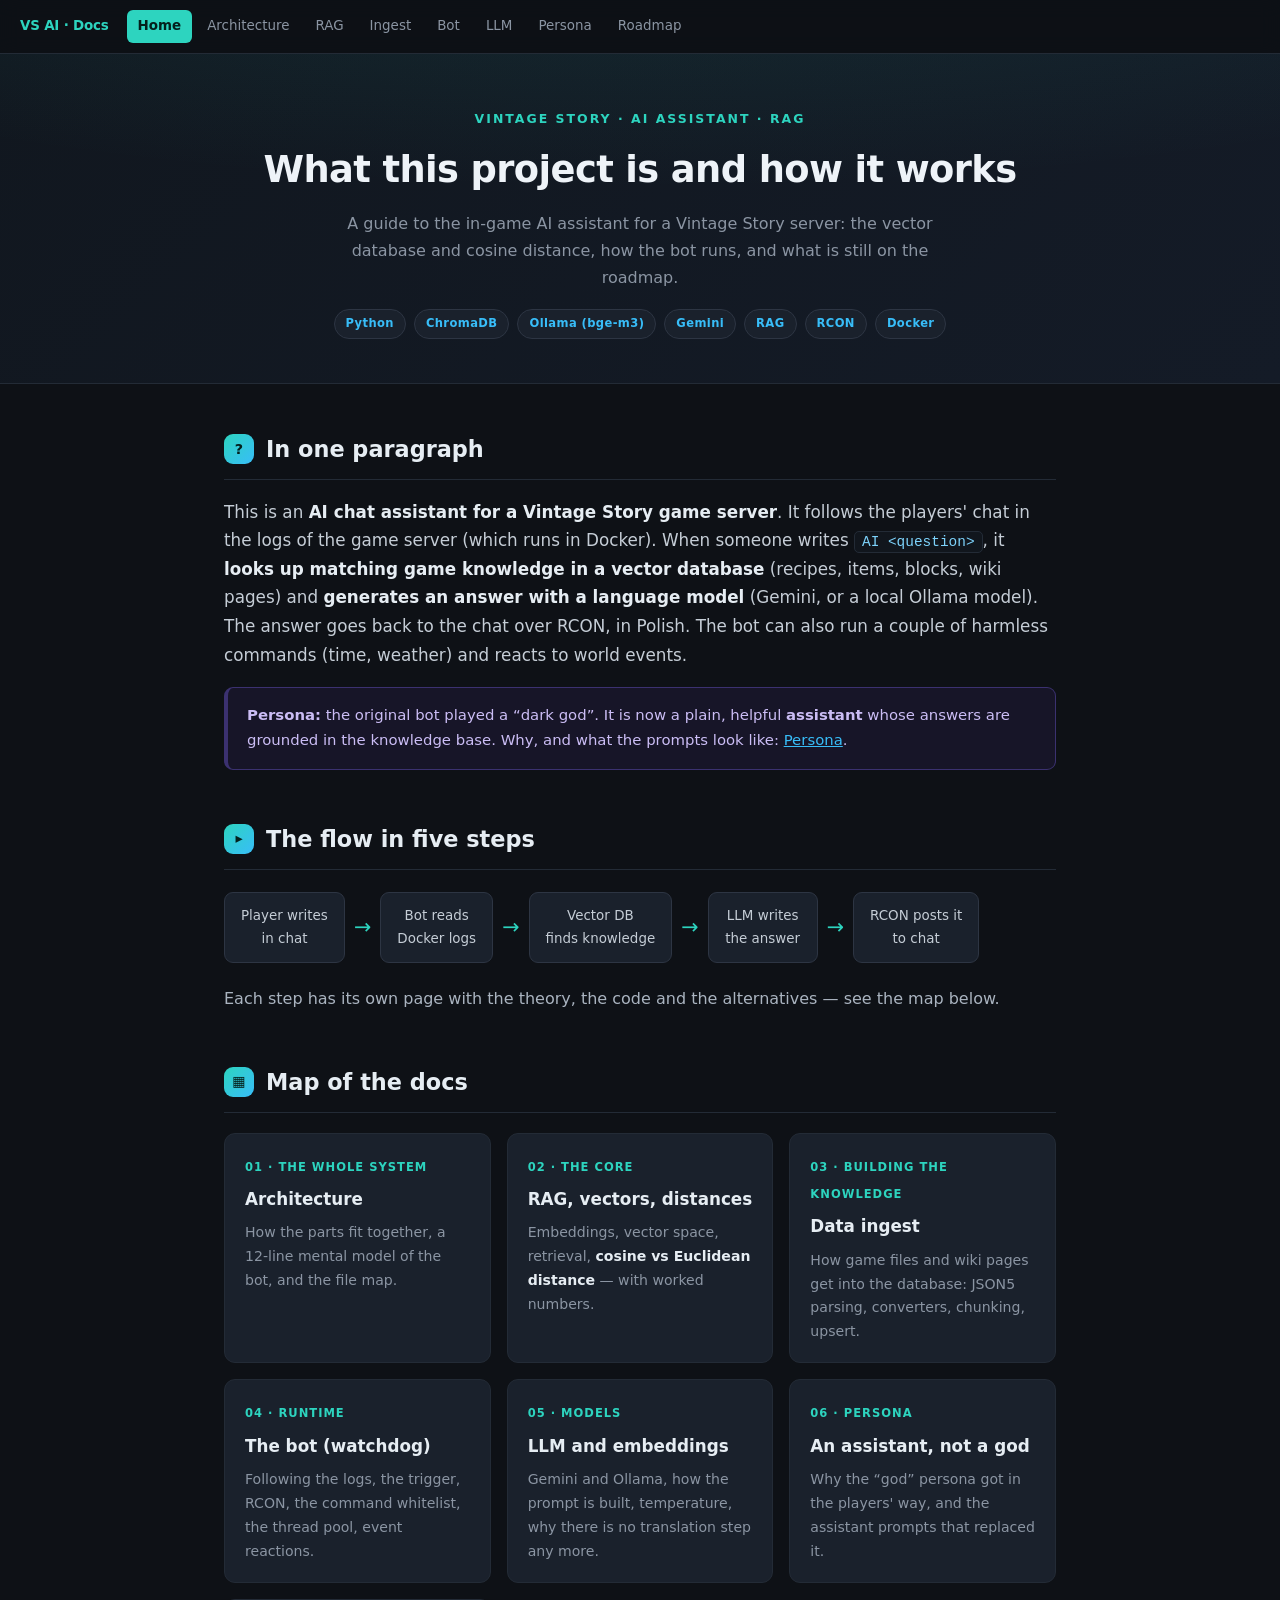
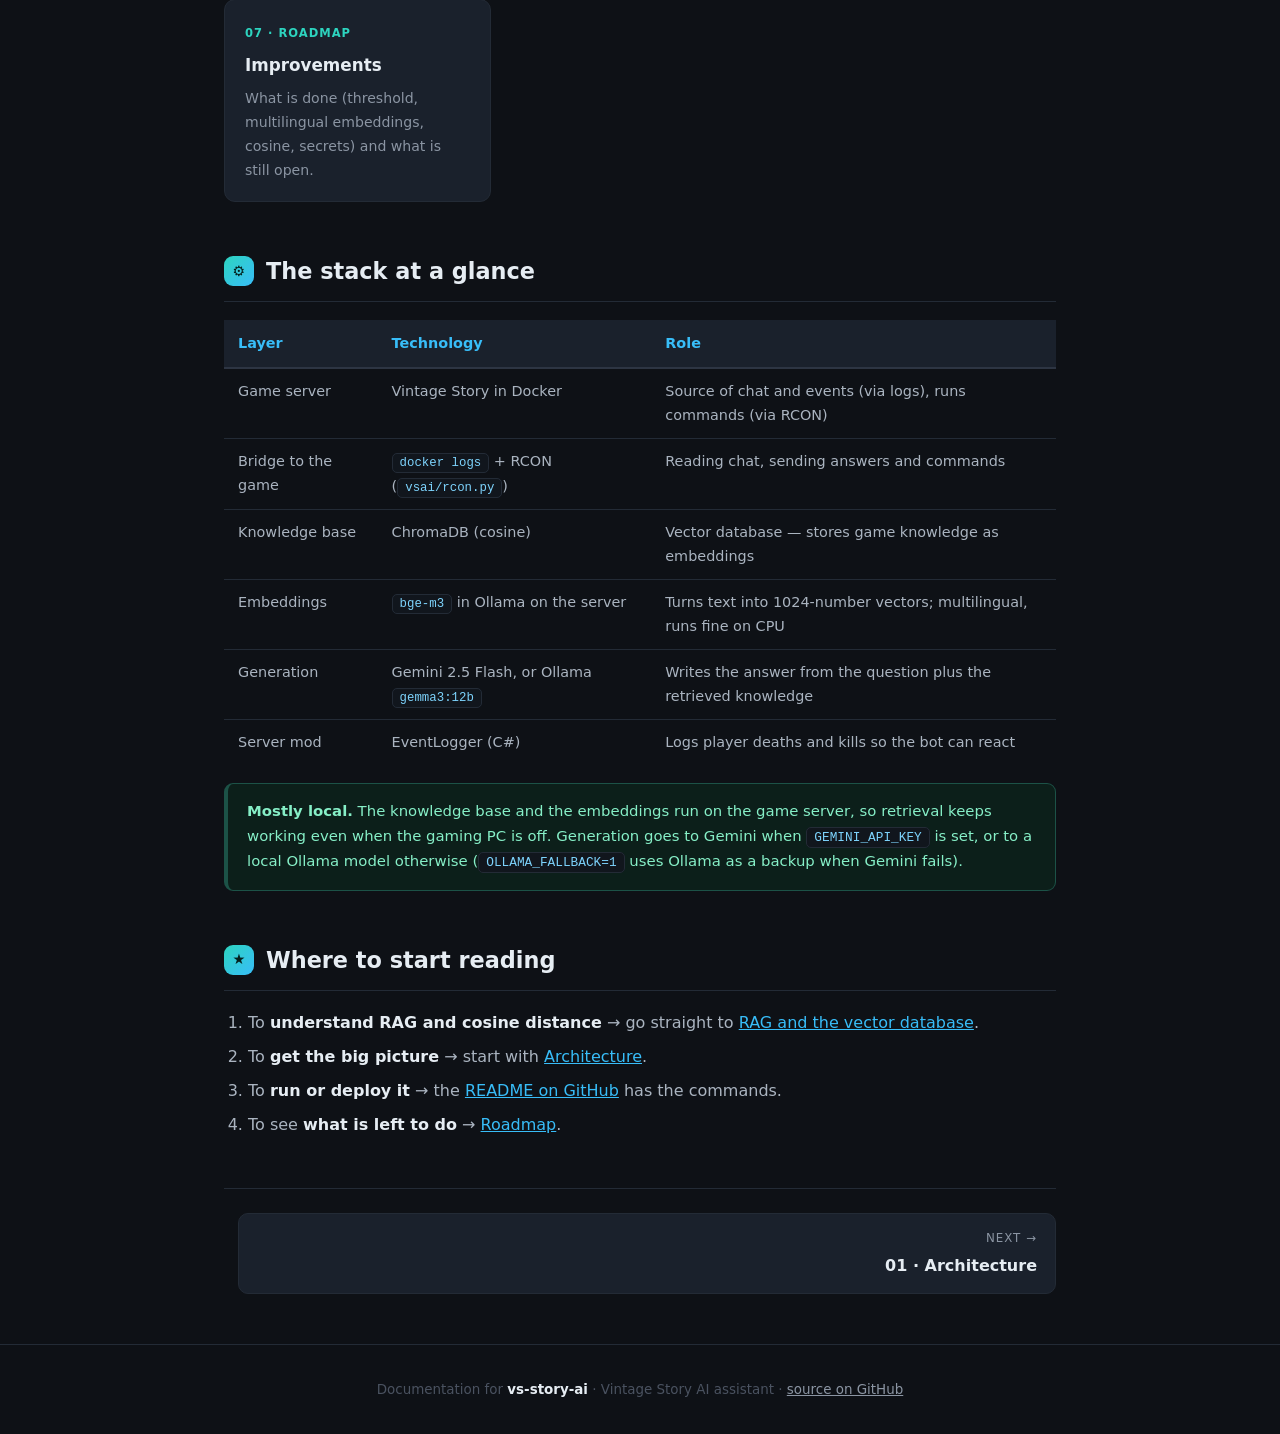
==== commit 68918586: "Add MIT license and link the GitHub Pages docs - LICENSE (MIT) and a License section in the README -" ====
--- a/docs/index.html
+++ b/docs/index.html
@@ -138,7 +138,7 @@
         <ol>
             <li>To <strong>understand RAG and cosine distance</strong> → go straight to <a href="02-rag.html">RAG and the vector database</a>.</li>
             <li>To <strong>get the big picture</strong> → start with <a href="01-architecture.html">Architecture</a>.</li>
-            <li>To <strong>run or deploy it</strong> → the <code>README.md</code> in the repo root has the commands.</li>
+            <li>To <strong>run or deploy it</strong> → the <a href="https://github.com/Darkobus/vs-story-ai-implementation#readme">README on GitHub</a> has the commands.</li>
             <li>To see <strong>what is left to do</strong> → <a href="07-roadmap.html">Roadmap</a>.</li>
         </ol>
     </section>
@@ -154,7 +154,7 @@
 </main>
 
 <footer class="page">
-    Documentation for <strong>vs-story-ai</strong> · Vintage Story AI assistant
+    Documentation for <strong>vs-story-ai</strong> · Vintage Story AI assistant · <a href="https://github.com/Darkobus/vs-story-ai-implementation">source on GitHub</a>
 </footer>
 
 </body>
